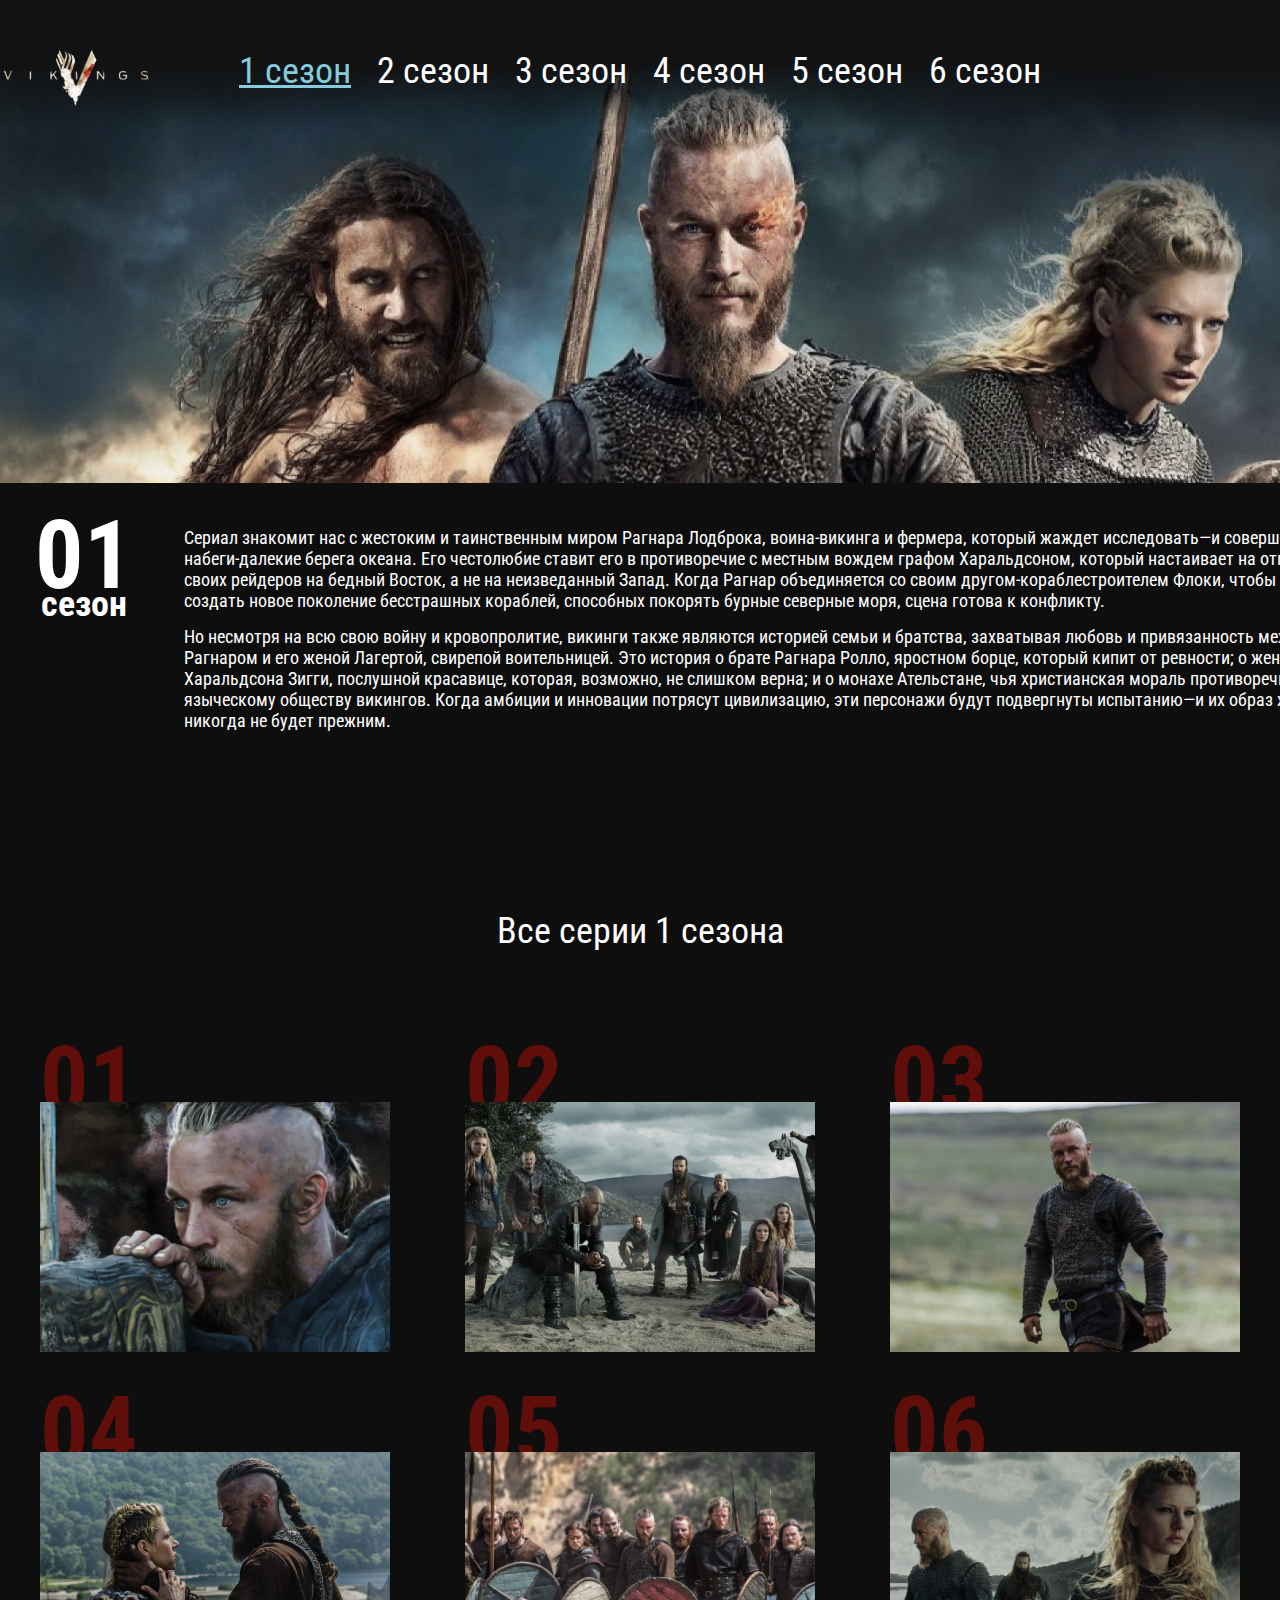
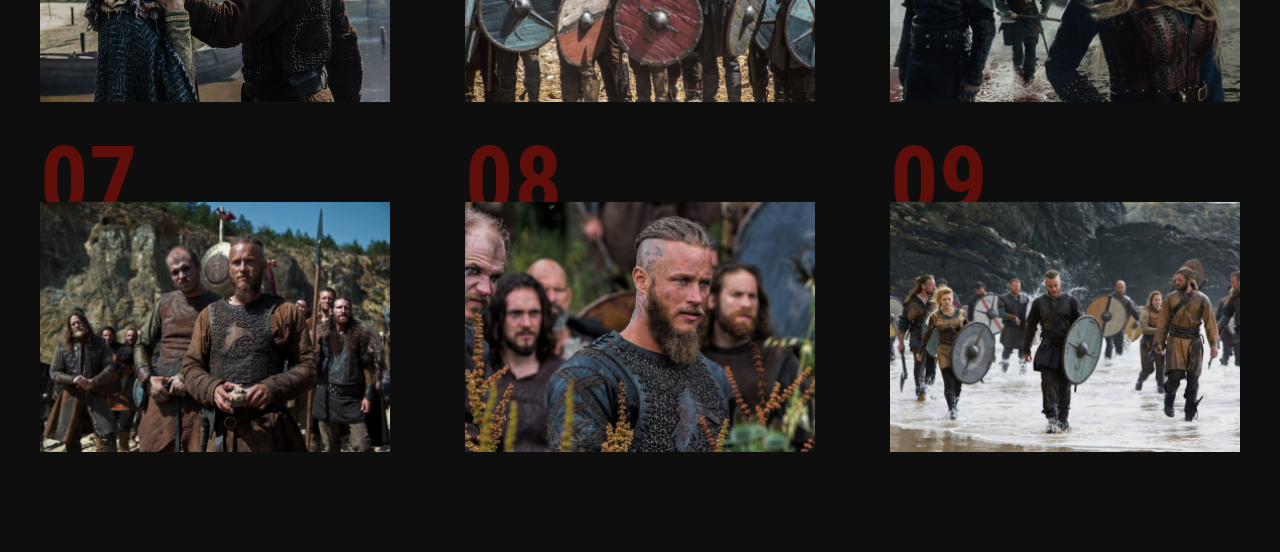
==== season-1.html @ 0d599a3b "done" ====
<!DOCTYPE html>
<html lang="ru">

<head>
  <meta charset="UTF-8">
  <meta http-equiv="X-UA-Compatible" content="IE=edge">
  <meta name="viewport" content="width=device-width, initial-scale=1.0">
  <title>Vikings</title>
  <link rel="preconnect" href="https://fonts.gstatic.com">
  <link href="https://fonts.googleapis.com/css2?family=Roboto+Condensed:ital,wght@0,300;0,400;0,700;1,300&display=swap"
    rel="stylesheet">
  <link rel="stylesheet" href="css/reset.css">
  <link rel="stylesheet" href="css/jquery.fancybox.css">
  <link rel="stylesheet" href="css/style.css">
  <link rel="stylesheet" href="css/media.css">
</head>

<body>
  <header class="page-header">
    <nav class="menu">
      <div class="menu__container">
        <a class="page-logo" href="index.html">
          <img src="/images/logo-mini.svg" alt="logo-mini">
        </a>
        <ul class="menu__list">
          <li class="menu__list-item">
            <a class="menu__list-link menu__list-link--active" href="#">1 сезон</a>
          </li>
          <li class="menu__list-item">
            <a class="menu__list-link" href="#">2 сезон</a>
          </li>
          <li class="menu__list-item">
            <a class="menu__list-link" href="#">3 сезон</a>
          </li>
          <li class="menu__list-item">
            <a class="menu__list-link" href="#">4 сезон</a>
          </li>
          <li class="menu__list-item">
            <a class="menu__list-link" href="#">5 сезон</a>
          </li>
          <li class="menu__list-item">
            <a class="menu__list-link" href="#">6 сезон</a>
          </li>
        </ul>
    </nav>
    </div>

    <div class="season-info">
      <div class="season-info__num">
        01
        <span>сезон</span>
      </div>
      <div class="pseason-info__text">
        <p>Сериал знакомит нас с жестоким и таинственным миром Рагнара Лодброка, воина-викинга и фермера, который
          жаждет исследовать—и совершать набеги-далекие берега океана. Его честолюбие ставит его в противоречие с
          местным вождем графом Харальдсоном, который настаивает на отправке своих рейдеров на бедный Восток, а не на
          неизведанный Запад. Когда Рагнар объединяется со своим другом-кораблестроителем Флоки, чтобы создать новое
          поколение бесстрашных кораблей, способных покорять бурные северные моря, сцена готова к конфликту.
        </p>
        <p>Но несмотря на всю свою войну и кровопролитие, викинги также являются историей семьи и братства, захватывая
          любовь и привязанность между Рагнаром и его женой Лагертой, свирепой воительницей. Это история о брате
          Рагнара Ролло, яростном борце, который кипит от ревности; о жене графа Харальдсона Зигги, послушной
          красавице, которая, возможно, не слишком верна; и о монахе Ательстане, чья христианская мораль противоречит
          языческому обществу викингов. Когда амбиции и инновации потрясут цивилизацию, эти персонажи будут
          подвергнуты испытанию—и их образ жизни никогда не будет прежним.</p>
      </div>
    </div>
  </header>

  <section class="seasons section-page">
    <div class="container">
      <h3 class="title">
        Все серии 1 сезона
      </h3>
      <ol class="seasons__inner">
        <li class="seasons__item" style="background-image: url(/images/season-image-1-1.jpg)">
          <a class="seasons__link" data-fancybox="gallery"
            href="https://www.youtube.com/watch?v=f5av6OqFwz0?autoplay=0">Смотреть</a>
        </li>
        <li class="seasons__item" style="background-image: url(/images/season-image-1-2.jpg)">
          <a class="seasons__link" data-fancybox="gallery"
            href="https://www.youtube.com/watch?v=f5av6OqFwz0?autoplay=0">Смотреть</a>
        </li>
        <li class="seasons__item" style="background-image: url(/images/season-image-1-3.jpg)">
          <a class="seasons__link" data-fancybox="gallery"
            href="https://www.youtube.com/watch?v=f5av6OqFwz0?autoplay=0">Смотреть</a>
        </li>
        <li class="seasons__item" style="background-image: url(/images/season-image-1-4.jpg)">
          <a class="seasons__link" data-fancybox="gallery"
            href="https://www.youtube.com/watch?v=f5av6OqFwz0?autoplay=0">Смотреть</a>
        </li>
        <li class="seasons__item" style="background-image: url(/images/season-image-1-5.jpg)">
          <a class="seasons__link" data-fancybox="gallery"
            href="https://www.youtube.com/watch?v=f5av6OqFwz0?autoplay=0">Смотреть</a>
        </li>
        <li class="seasons__item" style="background-image: url(/images/season-image-1-6.jpg)">
          <a class="seasons__link" data-fancybox="gallery"
            href="https://www.youtube.com/watch?v=f5av6OqFwz0?autoplay=0">Смотреть</a>
        </li>
        <li class="seasons__item" style="background-image: url(/images/season-image-1-7.jpg)">
          <a class="seasons__link" data-fancybox="gallery"
            href="https://www.youtube.com/watch?v=f5av6OqFwz0?autoplay=0">Смотреть</a>
        </li>
        <li class="seasons__item" style="background-image: url(/images/season-image-1-8.jpg)">
          <a class="seasons__link" data-fancybox="gallery"
            href="https://www.youtube.com/watch?v=f5av6OqFwz0?autoplay=0">Смотреть</a>
        </li>
        <li class="seasons__item" style="background-image: url(/images/season-image-1-9.jpg)">
          <a class="seasons__link" data-fancybox="gallery"
            href="https://www.youtube.com/watch?v=f5av6OqFwz0?autoplay=0">Смотреть</a>
        </li>
      </ol>
    </div>
  </section>

  <script src="https://ajax.googleapis.com/ajax/libs/jquery/3.4.1/jquery.min.js"></script>
  <script src="js/jquery.fancybox.min.js"></script>
  <script src="js/main.js"></script>
</body>

</html>
---- css/style.css ----
/*Обнуление*/
* {
  padding: 0;
  margin: 0;
  border: 0;
}
*,
*:before,
*:after {
  -moz-box-sizing: border-box;
  -webkit-box-sizing: border-box;
  box-sizing: border-box;
}

nav,
footer,
header,
aside {
  display: block;
}

html,
body {
  height: 100%;
  width: 100%;
  font-size: 100%;
  line-height: 1;
  font-size: 14px;
  -ms-text-size-adjust: 100%;
  -moz-text-size-adjust: 100%;
  -webkit-text-size-adjust: 100%;
}
input,
button,
textarea {
  font-family: inherit;
}

input::-ms-clear {
  display: none;
}
button {
  cursor: pointer;
}
button::-moz-focus-inner {
  padding: 0;
  border: 0;
}
a,
a:visited {
  text-decoration: none;
}
a:hover {
  text-decoration: none;
}
ul li {
  list-style: none;
}
img {
  vertical-align: top;
}

h1,
h2,
h3,
h4,
h5,
h6 {
  font-size: inherit;
  font-weight: 400;
}

body {
  font-family: 'Roboto Condensed', sans-serif;
  font-weight: 400;
  color: #ffff;
  font-size: 18px;
  line-height: 21px;
  background-color: #0e0e0e;
}
a {
  color: inherit;
  display: inline-block;
}

.container {
  max-width: 1220px;
  padding: 0 10px;
  margin: 0 auto;
}
.section-page {
  padding: 100px 0;
}
.title {
  text-align: center;
  margin-bottom: 100px;
  font-size: 36px;
  line-height: 42px;
  font-weight: 400;
}
.header {
  background-image: url(/images/header-bg.jpg);
  background-size: cover;
  background-repeat: no-repeat;
  background-position: center 50px;
  height: 100vh;
  text-align: center;
  position: relative;
}
.header::after {
  content: '';
  position: absolute;
  height: 70px;
  bottom: 0;
  left: 0;
  width: 100%;
  background: linear-gradient(
    180deg,
    #0e0e0e 0%,
    rgba(17, 17, 17, 0.850295) 16.53%,
    rgba(32, 32, 32, 0) 100%
  );
  transform: rotate(180deg);
}
.menu {
  position: relative;
  padding: 50px 0 58px;
  background: linear-gradient(180deg, #111213 0%, #111213 43.62%, rgba(32, 31, 33, 0) 86.33%);
}
.menu__list {
  display: flex;
  justify-content: center;
}
.menu__list-item {
  padding: 0 13px;
}
.menu__list-link {
  font-size: 36px;
  line-height: 42px;
}
.menu__list-link:hover,
.menu__list-link--active {
  color: #85ccdc;
  text-decoration: underline;
}
.logo {
  padding: 178px;
}
.logo__img {
}

.about {
}
.title {
}
.about__inner {
  display: flex;
  justify-content: space-between;
}
.about__info {
  width: 375px;
  margin-right: 50px;
  flex: none;
}
.about__info-item {
  margin-bottom: 25px;
  color: #e5e5e5;
}
.about__info-item span {
  display: block;
}
.about__text p {
  margin-bottom: 25px;
}

.video {
  background-image: url(/images/video-bg.jpg);
  height: 100vh;
  background-position: center center;
  background-repeat: no-repeat;
  text-align: right;
}

.video__text {
  font-style: italic;
  font-weight: 300;
  font-size: 72px;
  line-height: 84px;
  color: #85ccdc;
  padding-top: 444px;
  margin-bottom: 40px;
}
.video__text span {
  display: block;
  padding-right: 285px;
}
.video__btn {
  padding-left: 112px;
  position: relative;
  margin-right: 230px;
}
.video__btn::before {
  content: '';
  position: absolute;
  width: 100px;
  height: 100px;
  top: -40px;
  left: 0;
  background-image: url(/images/icon/youtube-btn.svg);
}

.seasons {
}
.section-page {
}

.title {
}
.seasons__inner {
  display: grid;
  grid-template-columns: 1fr 1fr 1fr;
  grid-gap: 100px 75px;
  counter-reset: number;
  padding-top: 50px;
}
.seasons__item {
  width: 350px;
  height: 250px;
  background-repeat: no-repeat;
  background-position: center center;
  background-size: cover;
  list-style: none;
  display: flex;
  justify-content: center;
  align-items: center;
  position: relative;
}

.seasons__item:hover .seasons__link {
  opacity: 1;
}
.seasons__item:hover::after {
  content: '';
  position: absolute;
  top: 0;
  right: 0;
  left: 0;
  bottom: 0;
  background-color: rgba(14, 14, 14, 0.8);
}
.seasons__item::before {
  content: '0' counter(number);
  counter-increment: number;
  position: absolute;
  font-weight: bold;
  font-size: 96px;
  line-height: 112px;
  color: #600e09;
  left: 0;
  top: -77px;
  z-index: -1;
}
.seasons__link {
  font-size: 36px;
  line-height: 42px;
  padding: 12px 78px 11px;
  background-color: #0e0e0e;
  opacity: 0;
  transition: all 0.3s;
  z-index: 2;
}

.heroes {
}
.section-page {
}

.heroes__inner {
  display: flex;
  justify-content: space-between;
}
.heroes__slider-img {
  max-width: 775px;
}
.heroes__images {
}
.heroes__slider-text {
  max-width: 350px;
}
.heroes__text p {
  margin-bottom: 15px;
}
.heroes__name {
  font-style: italic;
  font-weight: 300;
  font-size: 72px;
  line-height: 84px;
  margin-bottom: 44px;
  color: #85ccdc;
}

.slick-btn {
  position: absolute;
  top: 50%;
  transform: translateY(-50%);
  background: transparent;
  z-index: 5;
  cursor: pointer;
}
.slick-prev {
  left: 38px;
}
.slick-next {
  right: 38px;
}

.footer {
}
.copy {
  padding: 14px 0 15px;
  text-align: center;
}

/* css season-1 */

.page-header {
  background-image: url(/images/header.jpg);
  background-repeat: no-repeat;
  background-position: center center;
  background-size: cover;
  height: 90vh;
  position: relative;
}

.menu__container {
  max-width: 1385px;
  margin: 0 auto;
  position: relative;
}
.page-logo {
  position: absolute;
}

.season-info {
  display: flex;
  position: absolute;
  width: 1385px;
  padding: 44px 47px 64px 35px;
  background: #0e0e0e;
  bottom: 0;
  left: 0;
  right: 0;
  margin: 0 auto;
}
.season-info__num {
  font-weight: 700;
  font-size: 96px;
  line-height: 56px;
  text-align: center;
  margin-right: 51px;
}
.season-info__num span {
  display: block;
  font-weight: 700;
  font-size: 36px;
  line-height: 42px;
}
.pseason-info__text p {
  margin-bottom: 15px;
}
---- css/media.css ----
/* @media(max-width:1140px) {
    .services__item:hover{
        width: 450px; 
    }
}
@media(max-width:1024px) {
   .header__images{
    width: 80%;
   }
   .services {
    padding-top: 250px;
}
.services__inner{
    flex-wrap: wrap;
    width: 100%;
}
.services__list{
    order: -1;
    margin-bottom: 30px;
    width: 100%;
}
.services__item{
    width: 100%;
}
.services__item:hover{
    width: 100%;
}
.services__content{
    width: 100%;
    margin-right: 0;
}
.benefits__images{
    display: none;
}

}
@media(max-width:900px) {
   .header__images{
    width: 80%;
    }
   .phone {
    font-size: 24px;
    line-height: 36px;
    }
    .header__title {
        font-size: 54px;
        line-height: 74px;  
    }
    .header__subtitle {
        font-size: 24px;
        line-height: 36px;
        margin-bottom: 20px;
    }
    .header__info {
    padding: 30px 0 20px 50px;
    }
    .contact__inner{
        display: block;
        text-align: center;
        margin-bottom: 30px;
    }
    .contact__input{
        width: 100%;
    }
    .contact__btn{
        margin-bottom: 20px;
    }
    .contact__title {
        margin-left: 0;
        text-align: center;
        
    }
    .contact__inner{
        margin-bottom: 0;
    }
}

@media(max-width:768px) {
    .benefits__inner,
    .title{
        text-align: center;
        margin-left: 0;
    }
    .benefits__list{
        padding: 25px 15px;
    }
    .benefits__item{
        width: 100%;
      
    }
}

@media(max-width:600px) {
    .header__content{
        padding-top: 0;
        text-align: center;
    }
    .header__info {
        padding: 30px 0 20px 0px;
        }
    .info {
        justify-content: center;
        
    }
    .header__images{
        display: none;
    }
    .services{
        padding-top: 50px;
    }
    .title{
        font-size: 30px;
        line-height: 36px;
        margin-bottom: 10px;
        padding-bottom: 30px;
        text-align: center;
    }
    body{
        font-size: 16px;
        line-height: 22px;
    }
    .services__item::before{
        left: 11px;
        top: 5px;
    }
    .services__item{
        padding: 10px 15px 10px 60px;
    }
    .services__content{
        text-align: center;
    }
    .title::after{
        display: none;
    }
    .services__inner,
    .benefits,
    .carousel {
        margin-bottom: 50px;
    }

    .carousel .slick-dots button{
        width: 10px;
    }
 
    .benefits__item-num{
        font-size: 28px;
        line-height: 36px;
    }
    
}



@media(max-width:600px) {
    .footer__inner{
        flex-wrap: wrap;
        justify-content: center;
        height: auto;
        padding: 20px 0;
        text-align: center;
    }
    .footer__info{
        width: 100%;
        justify-content: center;
        margin: 25px 0;

    }
}


@media(max-width:600px) {
    .slick-slide img {
        
        width: 100%;
    }
    .contact__form {
        padding: 50px 12px 37px;
    }
}


@media(max-width:520px) {
    .header__top{
        flex-wrap: wrap;
        justify-content: center;
        text-align: center;
    }

    .logo{
        margin-bottom: 20px;
        width: 100%;
    }
    .header__title{
        margin-bottom: 20px;
    }
    .button--decor::before{
        right: -50px;
    }
    .button--decor::after{
       margin-left: 110px;
    }
    
}
@media(max-width:360px) {
  
    .button--decor::before,
    .button--decor::after{
      display: none;
    }
}
@media(max-width:340px) {
    .header__top{
        padding: 15px 0 15px;
    }
    .header__title{
       font-size: 44px;
       line-height: 50px;
    }
    .header{
        min-height: 600px;
    }
} */
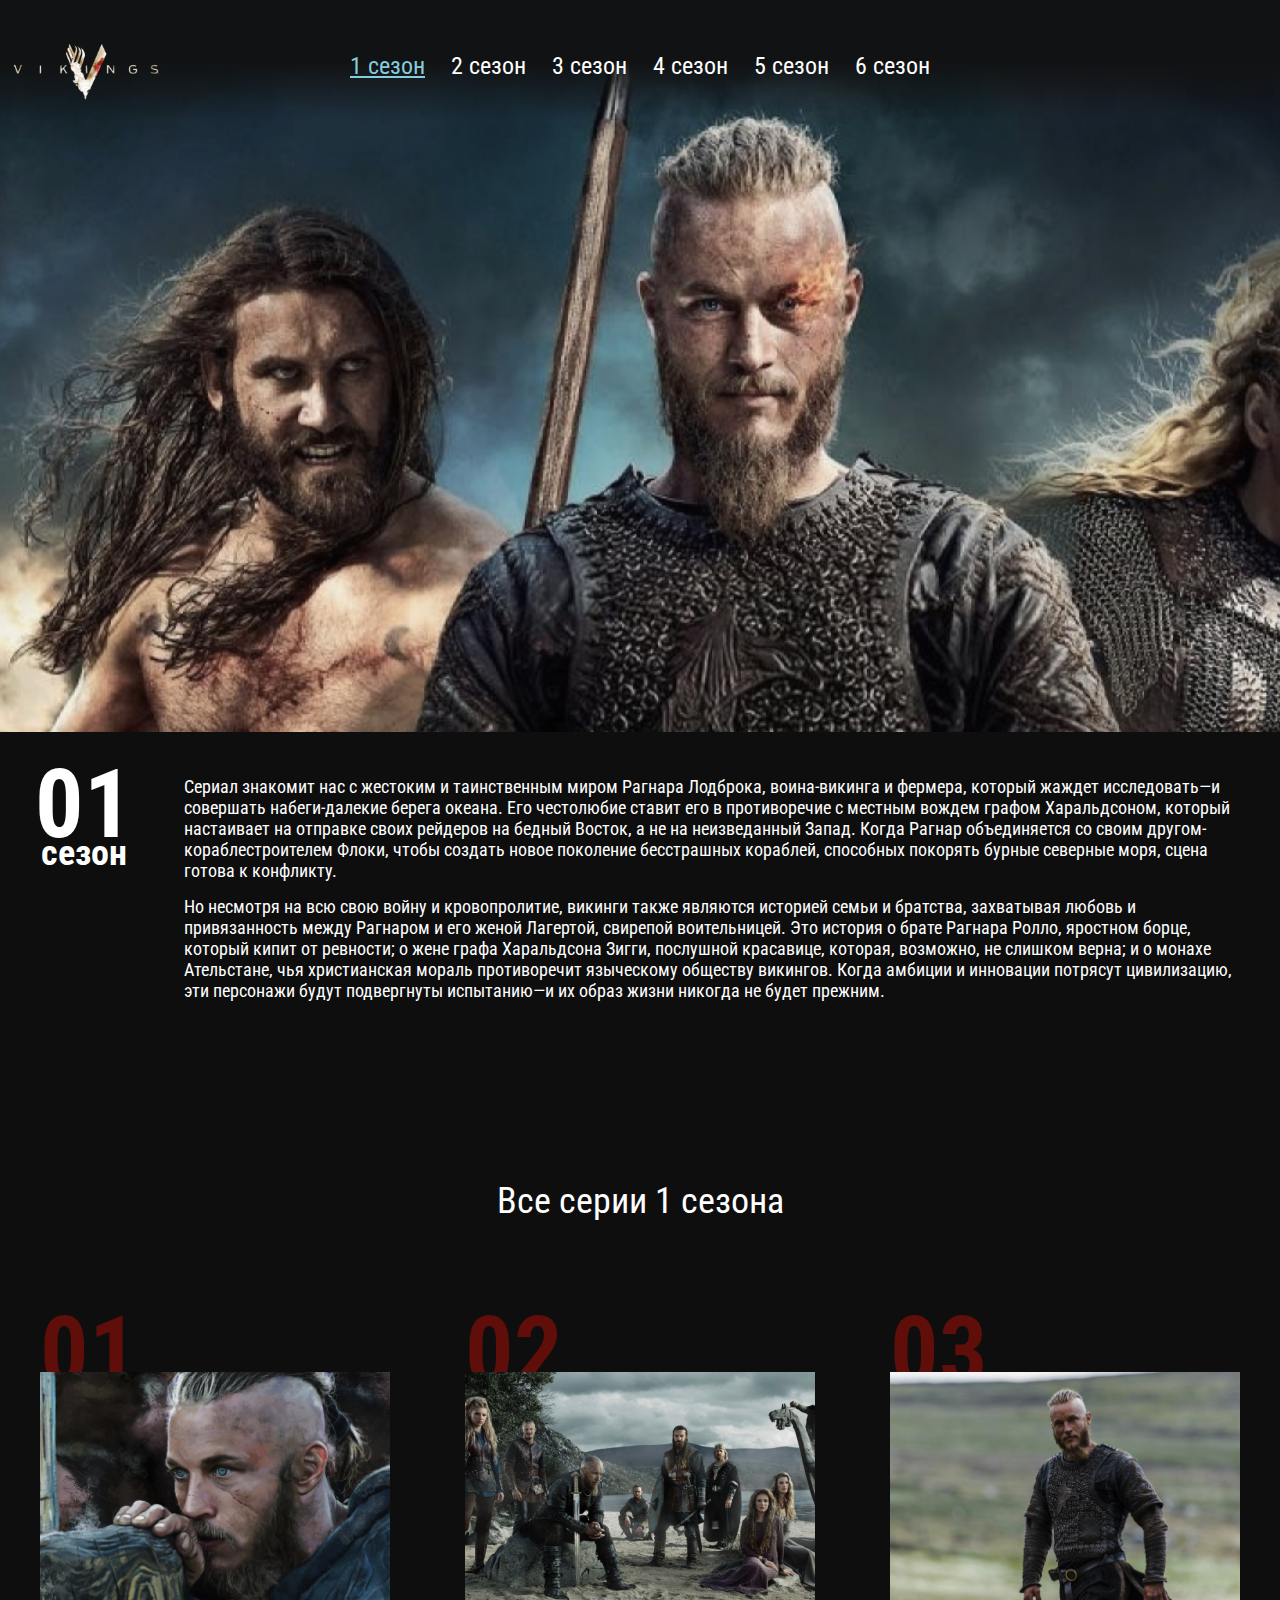
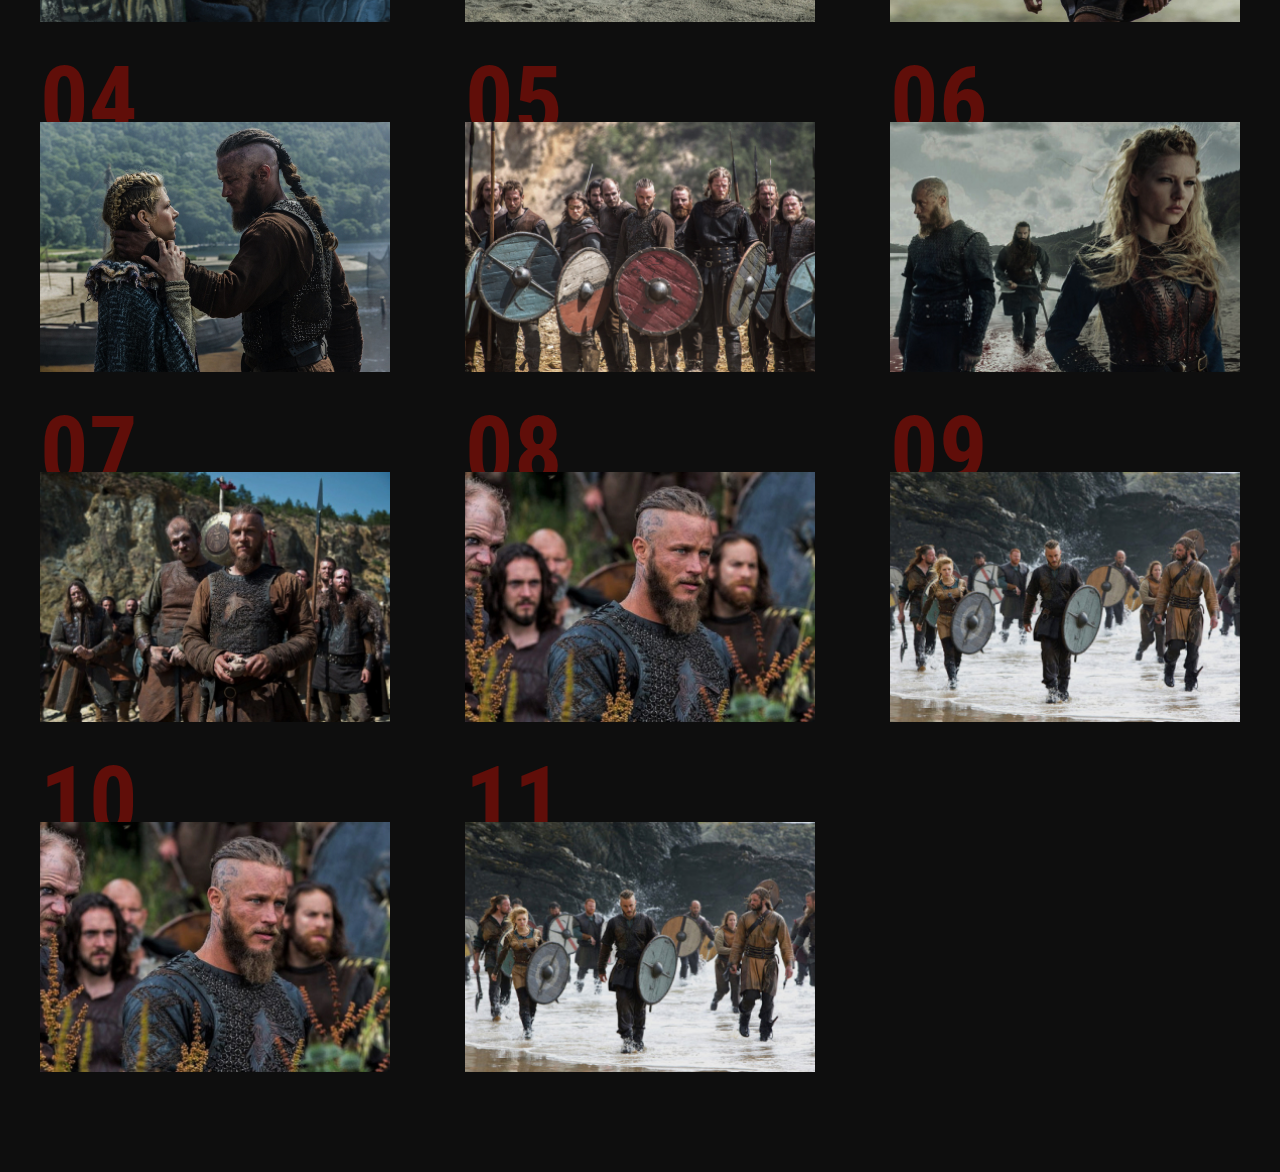
==== commit 52089f46: "media" ====
--- a/season-1.html
+++ b/season-1.html
@@ -18,6 +18,9 @@
 <body>
   <header class="page-header">
     <nav class="menu">
+      <button class="menu__btn">
+        <span></span>
+      </button>
       <div class="menu__container">
         <a class="page-logo" href="index.html">
           <img src="/images/logo-mini.svg" alt="logo-mini">
@@ -109,6 +112,14 @@
           <a class="seasons__link" data-fancybox="gallery"
             href="https://www.youtube.com/watch?v=f5av6OqFwz0?autoplay=0">Смотреть</a>
         </li>
+        <li class="seasons__item" style="background-image: url(/images/season-image-1-8.jpg)">
+          <a class="seasons__link" data-fancybox="gallery"
+            href="https://www.youtube.com/watch?v=f5av6OqFwz0?autoplay=0">Смотреть</a>
+        </li>
+        <li class="seasons__item" style="background-image: url(/images/season-image-1-9.jpg)">
+          <a class="seasons__link" data-fancybox="gallery"
+            href="https://www.youtube.com/watch?v=f5av6OqFwz0?autoplay=0">Смотреть</a>
+        </li>
       </ol>
     </div>
   </section>
--- a/css/style.css
+++ b/css/style.css
@@ -127,6 +127,9 @@
   padding: 50px 0 58px;
   background: linear-gradient(180deg, #111213 0%, #111213 43.62%, rgba(32, 31, 33, 0) 86.33%);
 }
+.menu__btn {
+  display: none;
+}
 .menu__list {
   display: flex;
   justify-content: center;
@@ -144,7 +147,7 @@
   text-decoration: underline;
 }
 .logo {
-  padding: 178px;
+  padding-top: 17vh;
 }
 .logo__img {
 }
@@ -187,7 +190,7 @@
   font-size: 72px;
   line-height: 84px;
   color: #85ccdc;
-  padding-top: 444px;
+  padding-top: 45vh;
   margin-bottom: 40px;
 }
 .video__text span {
@@ -218,13 +221,12 @@
 }
 .seasons__inner {
   display: grid;
-  grid-template-columns: 1fr 1fr 1fr;
+  grid-template-columns: repeat(auto-fill, minmax(284px, 1fr));
   grid-gap: 100px 75px;
   counter-reset: number;
   padding-top: 50px;
 }
 .seasons__item {
-  width: 350px;
   height: 250px;
   background-repeat: no-repeat;
   background-position: center center;
@@ -259,6 +261,9 @@
   left: 0;
   top: -77px;
   z-index: -1;
+}
+.seasons__item:nth-child(n + 10)::before {
+  content: counter(number);
 }
 .seasons__link {
   font-size: 36px;
@@ -344,7 +349,7 @@
 .season-info {
   display: flex;
   position: absolute;
-  width: 1385px;
+  max-width: 1385px;
   padding: 44px 47px 64px 35px;
   background: #0e0e0e;
   bottom: 0;
--- a/css/media.css
+++ b/css/media.css
@@ -1,222 +1,190 @@
-/* @media(max-width:1140px) {
-    .services__item:hover{
-        width: 450px; 
-    }
+@media (max-width: 1420px) {
+  .page-logo {
+    left: 10px;
+    top: -6px;
+  }
 }
-@media(max-width:1024px) {
-   .header__images{
-    width: 80%;
-   }
-   .services {
-    padding-top: 250px;
+@media (max-width: 1366px) {
+  .logo__img {
+    width: 60%;
+  }
+  .menu__list-link {
+    font-size: 24px;
+    line-height: 32px;
+  }
+  .about__info {
+    width: 250px;
+  }
+  .page-header {
+    height: 120vh;
+  }
 }
-.services__inner{
-    flex-wrap: wrap;
-    width: 100%;
+@media (max-width: 1200px) {
+  .heroes__inner {
+    display: block;
+  }
+  .heroes__slider-text {
+    padding-top: 50px;
+    max-width: 100%;
+  }
+  .heroes__slider-img {
+    max-width: 100%;
+  }
 }
-.services__list{
-    order: -1;
-    margin-bottom: 30px;
-    width: 100%;
+@media (max-width: 1088px) {
+  .seasons__item {
+    height: 340px;
+  }
 }
-.services__item{
-    width: 100%;
-}
-.services__item:hover{
-    width: 100%;
-}
-.services__content{
-    width: 100%;
-    margin-right: 0;
-}
-.benefits__images{
+@media (max-width: 992px) {
+  .page-logo {
     display: none;
+  }
 }
 
-}
-@media(max-width:900px) {
-   .header__images{
-    width: 80%;
-    }
-   .phone {
-    font-size: 24px;
+@media (max-width: 768px) {
+  .about__inner {
+    display: block;
+  }
+  .section-page {
+    padding: 50px 0;
+  }
+  .title {
+    margin-bottom: 50px;
+    font-size: 28px;
     line-height: 36px;
-    }
-    .header__title {
-        font-size: 54px;
-        line-height: 74px;  
-    }
-    .header__subtitle {
-        font-size: 24px;
-        line-height: 36px;
-        margin-bottom: 20px;
-    }
-    .header__info {
-    padding: 30px 0 20px 50px;
-    }
-    .contact__inner{
-        display: block;
-        text-align: center;
-        margin-bottom: 30px;
-    }
-    .contact__input{
-        width: 100%;
-    }
-    .contact__btn{
-        margin-bottom: 20px;
-    }
-    .contact__title {
-        margin-left: 0;
-        text-align: center;
-        
-    }
-    .contact__inner{
-        margin-bottom: 0;
-    }
+  }
+  .video__text {
+    font-size: 48px;
+    line-height: 56px;
+  }
+  .video__text span {
+    padding-right: 200px;
+  }
+  .video__btn {
+    margin-right: 0;
+    padding-left: 62px;
+  }
+  .video__btn::before {
+    width: 50px;
+    height: 50px;
+    background-size: cover;
+    top: -16px;
+  }
+  .seasons__inner {
+    grid-gap: 80px 35px;
+  }
+  .heroes__name {
+    font-size: 46px;
+    line-height: 56px;
+    margin-bottom: 25px;
+  }
+  /* .slick-btn{
+     display: none!important;
+  } */
+  .season-info {
+    display: block;
+    padding: 30px 10px 0 10px;
+  }
+  .season-info__num {
+    text-align: left;
+    font-size: 50px;
+    line-height: 26px;
+    margin-bottom: 15px;
+  }
+  .season-info__num span {
+    font-size: 25px;
+    line-height: 32px;
+  }
 }
 
-@media(max-width:768px) {
-    .benefits__inner,
-    .title{
-        text-align: center;
-        margin-left: 0;
-    }
-    .benefits__list{
-        padding: 25px 15px;
-    }
-    .benefits__item{
-        width: 100%;
-      
-    }
+@media (max-width: 640px) {
+  .page-header {
+    height: 160vh;
+  }
+  .menu {
+    padding: 0;
+    background: linear-gradient(180deg, #111213 0%, #111213 10%, rgba(32, 31, 33, 0) 86.33%);
+    text-align: center;
+  }
+  body {
+    font-size: 16px;
+    line-height: 19px;
+  }
+  .menu__list {
+    display: block;
+    transform: translateY(-130%);
+    transition: all 0.3s;
+  }
+  .menu__list.menu__list--active {
+    transform: translateY(0%);
+    padding: 100px 0 50px;
+    background-color: #0e0e0e;
+    opacity: 0.8;
+  }
+  .menu__list-link {
+    display: block;
+    padding: 10px 0;
+  }
+  .logo {
+    padding-top: 21vh;
+  }
+  .page-logo {
+    display: block;
+    top: 22px;
+    z-index: 10;
+  }
+  .menu__btn {
+    display: block;
+    width: 50px;
+    height: 40px;
+    cursor: pointer;
+    z-index: 10;
+    position: absolute;
+    right: 10px;
+    top: 20px;
+    display: flex;
+    align-items: center;
+    background-color: transparent;
+    border: none;
+    padding: 0;
+  }
+
+  .menu__btn span {
+    background-color: #fff;
+    height: 5px;
+    width: 100%;
+  }
+
+  .menu__btn::after,
+  .menu__btn::before {
+    content: '';
+    width: 100%;
+    height: 5px;
+    background-color: #fff;
+    position: absolute;
+  }
+
+  .menu__btn::before {
+    top: 0;
+    left: 0;
+  }
+
+  .menu__btn::after {
+    bottom: 0;
+    left: 0;
+  }
 }
 
-@media(max-width:600px) {
-    .header__content{
-        padding-top: 0;
-        text-align: center;
-    }
-    .header__info {
-        padding: 30px 0 20px 0px;
-        }
-    .info {
-        justify-content: center;
-        
-    }
-    .header__images{
-        display: none;
-    }
-    .services{
-        padding-top: 50px;
-    }
-    .title{
-        font-size: 30px;
-        line-height: 36px;
-        margin-bottom: 10px;
-        padding-bottom: 30px;
-        text-align: center;
-    }
-    body{
-        font-size: 16px;
-        line-height: 22px;
-    }
-    .services__item::before{
-        left: 11px;
-        top: 5px;
-    }
-    .services__item{
-        padding: 10px 15px 10px 60px;
-    }
-    .services__content{
-        text-align: center;
-    }
-    .title::after{
-        display: none;
-    }
-    .services__inner,
-    .benefits,
-    .carousel {
-        margin-bottom: 50px;
-    }
-
-    .carousel .slick-dots button{
-        width: 10px;
-    }
- 
-    .benefits__item-num{
-        font-size: 28px;
-        line-height: 36px;
-    }
-    
+@media (max-width: 414px) {
+  .seasons__item {
+    height: 203px;
+  }
 }
-
-
-
-@media(max-width:600px) {
-    .footer__inner{
-        flex-wrap: wrap;
-        justify-content: center;
-        height: auto;
-        padding: 20px 0;
-        text-align: center;
-    }
-    .footer__info{
-        width: 100%;
-        justify-content: center;
-        margin: 25px 0;
-
-    }
+@media (max-width: 360px) {
+  .page-header {
+    height: 224vh;
+  }
 }
-
-
-@media(max-width:600px) {
-    .slick-slide img {
-        
-        width: 100%;
-    }
-    .contact__form {
-        padding: 50px 12px 37px;
-    }
+@media (max-width: 340px) {
 }
-
-
-@media(max-width:520px) {
-    .header__top{
-        flex-wrap: wrap;
-        justify-content: center;
-        text-align: center;
-    }
-
-    .logo{
-        margin-bottom: 20px;
-        width: 100%;
-    }
-    .header__title{
-        margin-bottom: 20px;
-    }
-    .button--decor::before{
-        right: -50px;
-    }
-    .button--decor::after{
-       margin-left: 110px;
-    }
-    
-}
-@media(max-width:360px) {
-  
-    .button--decor::before,
-    .button--decor::after{
-      display: none;
-    }
-}
-@media(max-width:340px) {
-    .header__top{
-        padding: 15px 0 15px;
-    }
-    .header__title{
-       font-size: 44px;
-       line-height: 50px;
-    }
-    .header{
-        min-height: 600px;
-    }
-} */